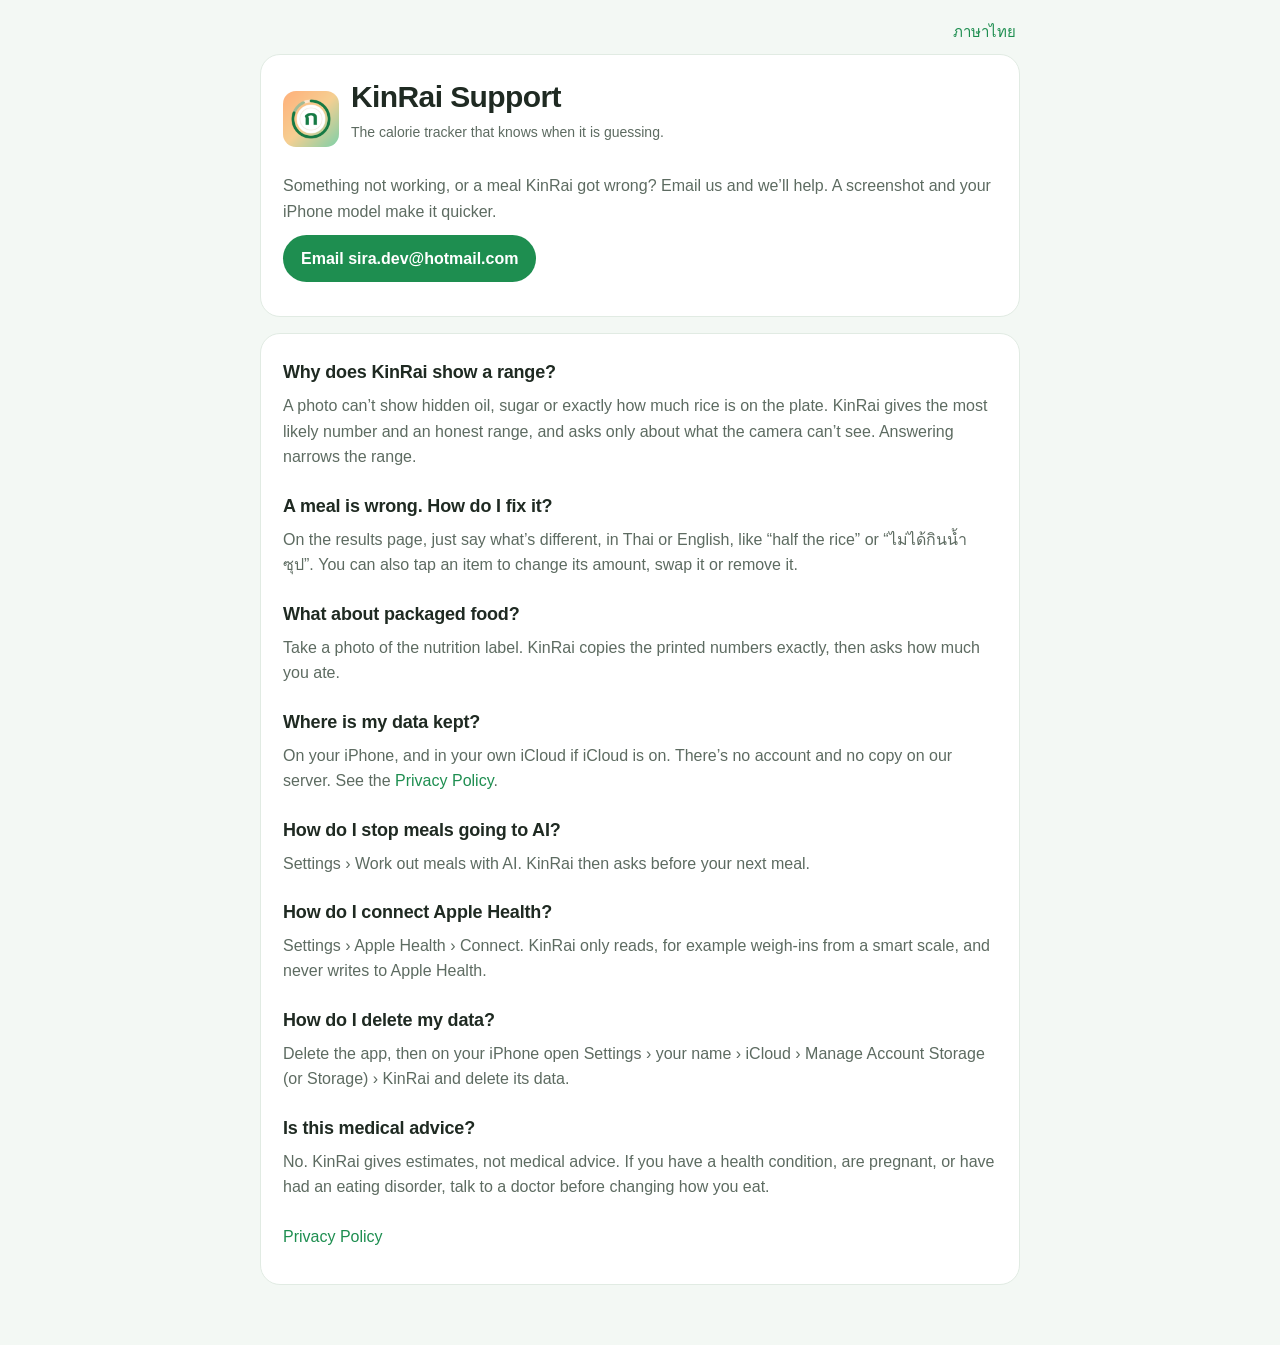
==== index.html @ 8847d25c "KinRai support and privacy pages (English and Thai) Co-Authored-By: Claude Opus 5.5 <noreply@anthrop" ====
<!doctype html>
<html lang="en">
<head>
  <meta charset="utf-8" />
  <meta name="viewport" content="width=device-width, initial-scale=1" />
  <title>KinRai Support</title>
  <link rel="stylesheet" href="style.css" />
</head>
<body>
  <main class="wrap">
    <p class="lang"><a href="index-th.html" lang="th">ภาษาไทย</a></p>
    <section class="card">
      <div class="brand">
        <img src="icon.png" alt="" />
        <div>
          <h1>KinRai Support</h1>
          <p class="meta">The calorie tracker that knows when it is guessing.</p>
        </div>
      </div>
      <p>Something not working, or a meal KinRai got wrong? Email us and we’ll help. A screenshot and your iPhone model make it quicker.</p>
      <p><a class="button" href="mailto:sira.dev@hotmail.com?subject=KinRai%20support">Email sira.dev@hotmail.com</a></p>
    </section>

    <section class="card">
      <h2>Why does KinRai show a range?</h2>
      <p>A photo can’t show hidden oil, sugar or exactly how much rice is on the plate. KinRai gives the most likely number and an honest range, and asks only about what the camera can’t see. Answering narrows the range.</p>

      <h2>A meal is wrong. How do I fix it?</h2>
      <p>On the results page, just say what’s different, in Thai or English, like “half the rice” or “ไม่ได้กินน้ำซุป”. You can also tap an item to change its amount, swap it or remove it.</p>

      <h2>What about packaged food?</h2>
      <p>Take a photo of the nutrition label. KinRai copies the printed numbers exactly, then asks how much you ate.</p>

      <h2>Where is my data kept?</h2>
      <p>On your iPhone, and in your own iCloud if iCloud is on. There’s no account and no copy on our server. See the <a href="privacy.html">Privacy Policy</a>.</p>

      <h2>How do I stop meals going to AI?</h2>
      <p>Settings › Work out meals with AI. KinRai then asks before your next meal.</p>

      <h2>How do I connect Apple Health?</h2>
      <p>Settings › Apple Health › Connect. KinRai only reads, for example weigh-ins from a smart scale, and never writes to Apple Health.</p>

      <h2>How do I delete my data?</h2>
      <p>Delete the app, then on your iPhone open Settings › your name › iCloud › Manage Account Storage (or Storage) › KinRai and delete its data.</p>

      <h2>Is this medical advice?</h2>
      <p>No. KinRai gives estimates, not medical advice. If you have a health condition, are pregnant, or have had an eating disorder, talk to a doctor before changing how you eat.</p>

      <p class="back"><a href="privacy.html">Privacy Policy</a></p>
    </section>
  </main>
</body>
</html>
---- style.css ----
:root {
  --bg: #f3f8f4;
  --card: #ffffff;
  --text: #1f2a22;
  --muted: #5d6b61;
  --line: #e1ebe3;
  --accent: #1e8e50;
  --soft: #e3f4e9;
}

@media (prefers-color-scheme: dark) {
  :root {
    --bg: #0f1411;
    --card: #19201b;
    --text: #e8efe9;
    --muted: #a3b1a7;
    --line: #26302a;
    --accent: #3cc27a;
    --soft: #1d3326;
  }
}

body {
  margin: 0;
  background: var(--bg);
  color: var(--text);
  font-family: -apple-system, BlinkMacSystemFont, "SF Pro Text", "Segoe UI", "Noto Sans Thai", Helvetica, Arial, sans-serif;
  line-height: 1.6;
  -webkit-text-size-adjust: 100%;
}

.wrap {
  max-width: 760px;
  margin: 0 auto;
  padding: 20px 16px 60px;
}

.lang {
  text-align: right;
  margin: 0 4px 10px;
  font-size: 15px;
}

.card {
  background: var(--card);
  border: 1px solid var(--line);
  border-radius: 20px;
  padding: 24px 22px;
}

.card + .card { margin-top: 16px; }

.brand {
  display: flex;
  align-items: center;
  gap: 12px;
  margin-bottom: 14px;
}

.brand img {
  width: 56px;
  height: 56px;
  border-radius: 13px;
}

h1 { margin: 0 0 6px; font-size: 30px; letter-spacing: -0.02em; line-height: 1.2; }
h2 { margin: 22px 0 6px; font-size: 18px; letter-spacing: -0.01em; }
p, li { color: var(--muted); margin: 0 0 10px; }
strong { color: var(--text); font-weight: 600; }
a { color: var(--accent); text-decoration: none; }
a:hover { text-decoration: underline; }

.meta { font-size: 14px; margin-bottom: 16px; }
.lead { color: var(--text); background: var(--soft); border-radius: 14px; padding: 14px 16px; }
.back { margin-top: 24px; }

.button {
  display: inline-block;
  background: var(--accent);
  color: #fff;
  font-weight: 600;
  padding: 11px 18px;
  border-radius: 999px;
}
.button:hover { text-decoration: none; opacity: 0.9; }

.card > h2:first-child { margin-top: 0; }
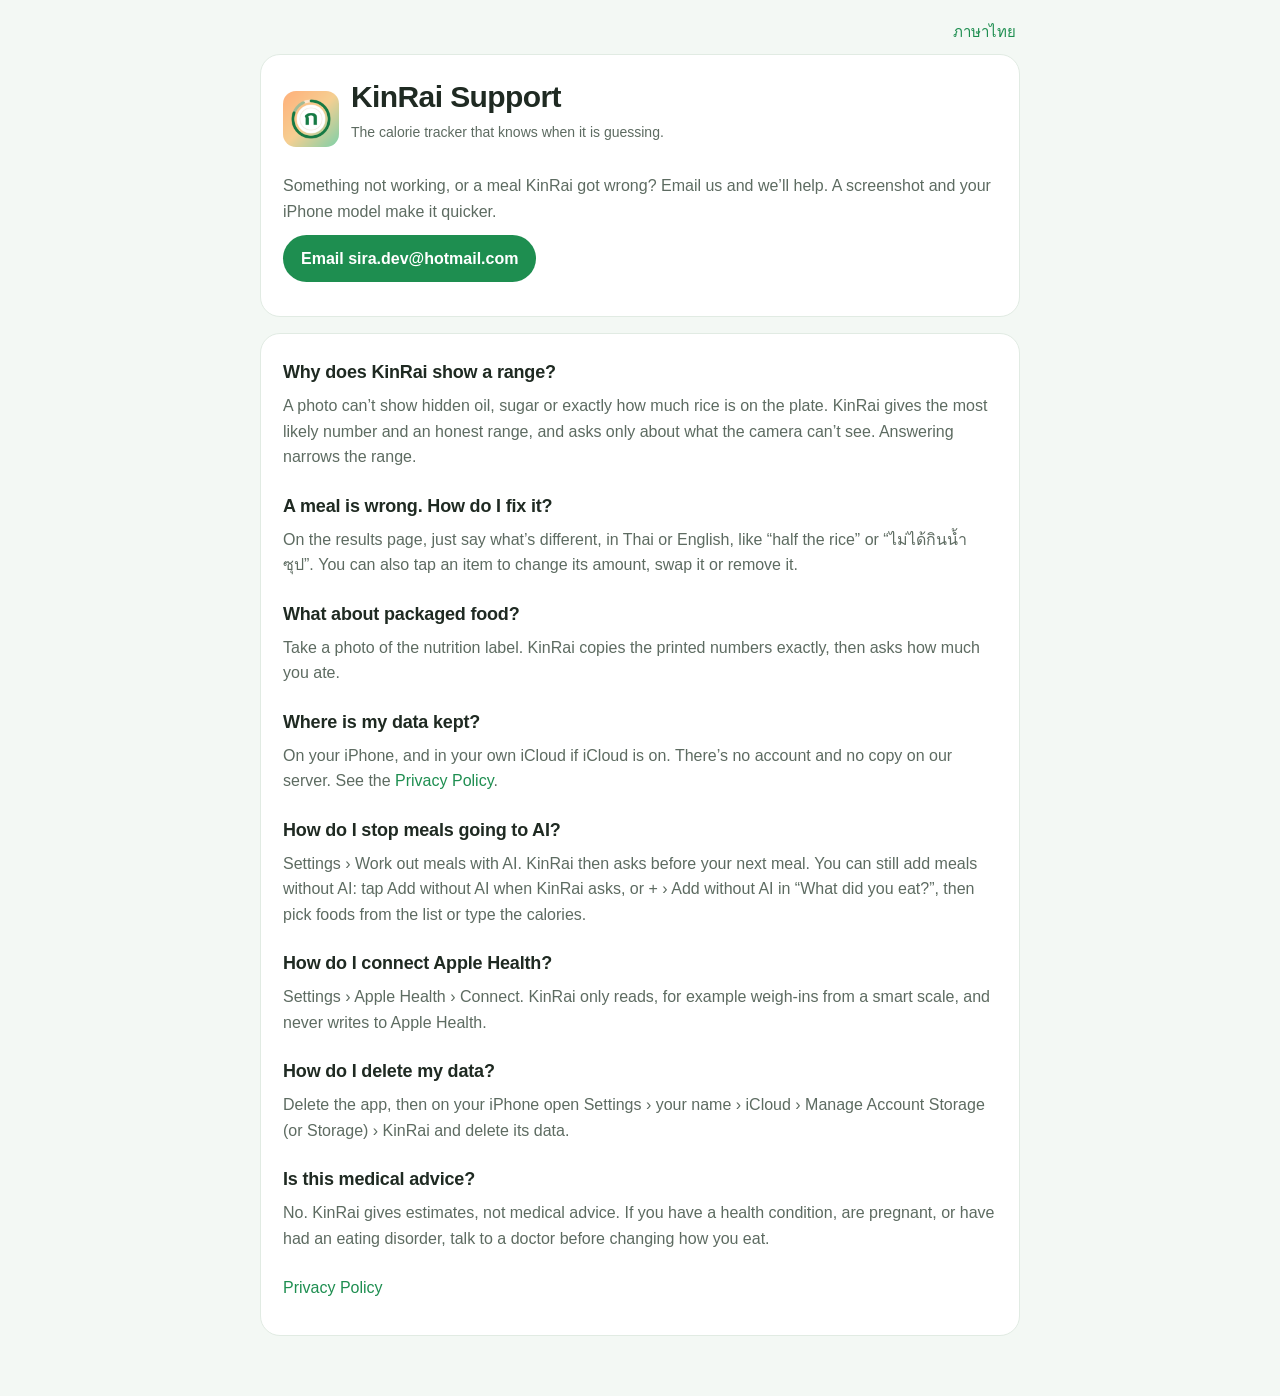
==== commit ab617026: "Help and privacy: adding meals without AI Co-Authored-By: Claude Opus 5.5 <noreply@anthropic.com>" ====
--- a/index.html
+++ b/index.html
@@ -35,7 +35,7 @@
       <p>On your iPhone, and in your own iCloud if iCloud is on. There’s no account and no copy on our server. See the <a href="privacy.html">Privacy Policy</a>.</p>
 
       <h2>How do I stop meals going to AI?</h2>
-      <p>Settings › Work out meals with AI. KinRai then asks before your next meal.</p>
+      <p>Settings › Work out meals with AI. KinRai then asks before your next meal. You can still add meals without AI: tap Add without AI when KinRai asks, or + › Add without AI in “What did you eat?”, then pick foods from the list or type the calories.</p>
 
       <h2>How do I connect Apple Health?</h2>
       <p>Settings › Apple Health › Connect. KinRai only reads, for example weigh-ins from a smart scale, and never writes to Apple Health.</p>
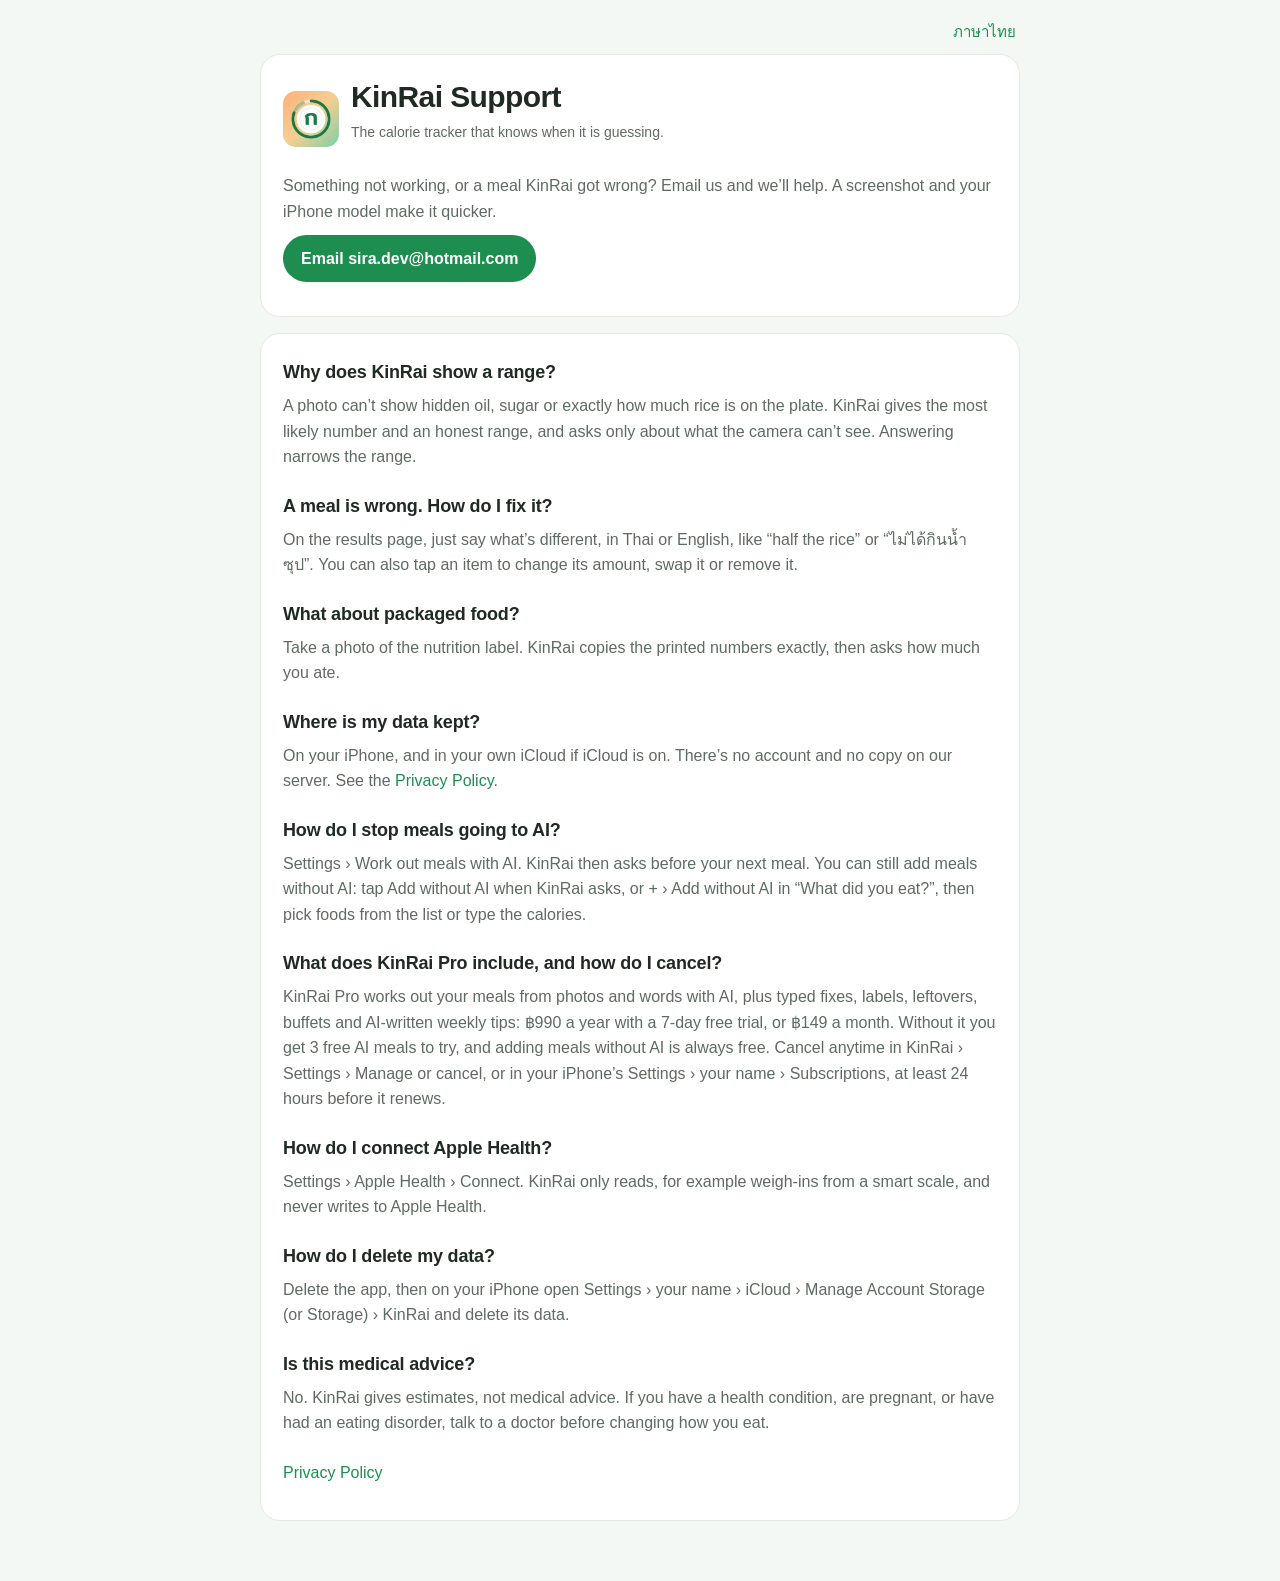
==== commit 0770d4b8: "Help and privacy: KinRai Pro purchases and cancelling Co-Authored-By: Claude Opus 5.5 <noreply@anthr" ====
--- a/index.html
+++ b/index.html
@@ -37,6 +37,9 @@
       <h2>How do I stop meals going to AI?</h2>
       <p>Settings › Work out meals with AI. KinRai then asks before your next meal. You can still add meals without AI: tap Add without AI when KinRai asks, or + › Add without AI in “What did you eat?”, then pick foods from the list or type the calories.</p>
 
+      <h2>What does KinRai Pro include, and how do I cancel?</h2>
+      <p>KinRai Pro works out your meals from photos and words with AI, plus typed fixes, labels, leftovers, buffets and AI-written weekly tips: ฿990 a year with a 7-day free trial, or ฿149 a month. Without it you get 3 free AI meals to try, and adding meals without AI is always free. Cancel anytime in KinRai › Settings › Manage or cancel, or in your iPhone’s Settings › your name › Subscriptions, at least 24 hours before it renews.</p>
+
       <h2>How do I connect Apple Health?</h2>
       <p>Settings › Apple Health › Connect. KinRai only reads, for example weigh-ins from a smart scale, and never writes to Apple Health.</p>
 
